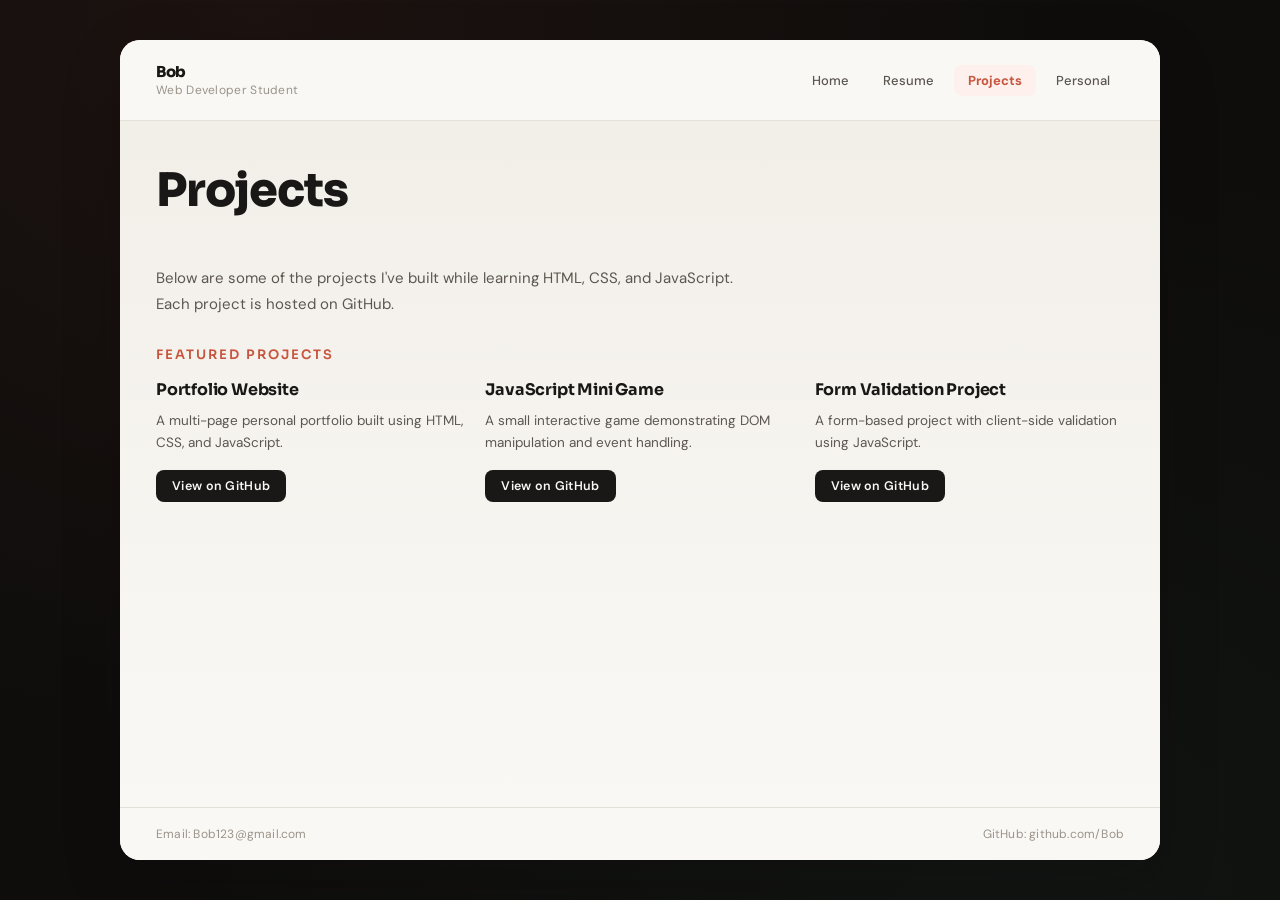
==== projects.html @ 863b939c "Add files via upload" ====
<!DOCTYPE html>
<html lang="en">
<head>
<meta charset="UTF-8">
<meta name="viewport" content="width=device-width, initial-scale=1.0">
<title>Portfolio | Projects</title>
<link rel="preconnect" href="https://fonts.googleapis.com">
<link rel="preconnect" href="https://fonts.gstatic.com" crossorigin>
<link href="https://fonts.googleapis.com/css2?family=DM+Sans:wght@400;500;600;700&family=Sora:wght@600;700;800&display=swap" rel="stylesheet">
<link rel="stylesheet" href="style.css">
</head>
<body>

<div class="page-wrap">
<div class="site">

<header class="topbar">
<div class="brand">
<div class="brand-name">Bob</div>
<div class="brand-title">Web Developer Student</div>
</div>
<nav class="nav">
<a href="index.html">Home</a>
<a href="resume.html">Resume</a>
<a href="projects.html" class="active">Projects</a>
<a href="personal.html">Personal</a>
</nav>
</header>

<main class="main resume-page">

<h1 class="page-title">Projects</h1>
<div class="page-divider"></div>

<p class="projects-intro">
Below are some of the projects I've built while learning HTML, CSS,
and JavaScript. Each project is hosted on GitHub.
</p>

<h3 class="projects-subtitle">Featured Projects</h3>

<div class="projects-grid">

<div class="project-card">
<h4>Portfolio Website</h4>
<p>A multi-page personal portfolio built using HTML, CSS, and JavaScript.</p>
<a href="#" target="_blank">View on GitHub</a>
</div>

<div class="project-card">
<h4>JavaScript Mini Game</h4>
<p>A small interactive game demonstrating DOM manipulation and event handling.</p>
<a href="#" target="_blank">View on GitHub</a>
</div>

<div class="project-card">
<h4>Form Validation Project</h4>
<p>A form-based project with client-side validation using JavaScript.</p>
<a href="#" target="_blank">View on GitHub</a>
</div>

</div>

</main>

<footer class="footer">
<span>Email:  Bob123@gmail.com</span>
<span>GitHub: github.com/Bob</span>
</footer>

</div>
</div>

</body>
</html>
---- style.css ----
:root {
--bg-deep:    #0e0d0c;
--bg-site:    #faf8f5;
--bg-card:    #ffffff;
--bg-subtle:  #f2efe9;
--text-primary:   #1a1816;
--text-secondary: #5c5650;
--text-muted:     #9a9389;
--border:     #e5e0d8;
--accent:     #c8553d;
--accent-soft: #fdf0ed;
--green-tag:  #3d8c6e;
--green-soft: #eaf5f0;
--gold-tag:   #b8860b;
--gold-soft:  #fdf6e3;
--shadow-sm:  0 2px 8px rgba(14,13,12,0.06);
--shadow-md:  0 8px 30px rgba(14,13,12,0.10);
--shadow-lg:  0 20px 60px rgba(14,13,12,0.18);
--radius-sm:  8px;
--radius-md:  14px;
--radius-lg:  20px;
}

* { box-sizing: border-box; margin: 0; padding: 0; }

body {
font-family: 'DM Sans', sans-serif;
background: var(--bg-deep);
color: var(--text-primary);
-webkit-font-smoothing: antialiased;
}
@keyframes fadeUp {
from { opacity: 0; transform: translateY(24px); }
to   { opacity: 1; transform: translateY(0); }
}

@keyframes fadeIn {
from { opacity: 0; }
to   { opacity: 1; }
}

@keyframes scaleIn {
from { opacity: 0; transform: scale(0.92); }
to   { opacity: 1; transform: scale(1); }
}

@keyframes dividerGrow {
from { width: 0; }
to   { width: 100%; }
}

@keyframes fadeUp {
from { opacity: 0; transform: translateY(24px); }
to   { opacity: 1; transform: translateY(0); }
}

@keyframes fadeIn {
from { opacity: 0; }
to   { opacity: 1; }
}

@keyframes scaleIn {
from { opacity: 0; transform: scale(0.92); }
to   { opacity: 1; transform: scale(1); }
}

@keyframes dividerGrow {
from { width: 0; }
to   { width: 100%; }
}

.page-wrap {
min-height: 100vh;
display: flex;
justify-content: center;
padding: 40px 24px;
background:
  radial-gradient(ellipse at 20% 0%, rgba(200,85,61,0.08) 0%, transparent 60%),
  radial-gradient(ellipse at 80% 100%, rgba(61,140,110,0.06) 0%, transparent 60%),
  var(--bg-deep);
}
.site {
width: 1040px;
max-width: 100%;
background: var(--bg-site);
border-radius: var(--radius-lg);
box-shadow: var(--shadow-lg);
overflow: hidden;
display: flex;
flex-direction: column;
animation: scaleIn 0.6s ease-out both;
}

.topbar {
display: flex;
justify-content: space-between;
align-items: center;
padding: 22px 36px;
border-bottom: 1px solid var(--border);
background: var(--bg-site);
animation: fadeIn 0.5s ease-out 0.2s both;
}
.brand-name {
font-family: 'Sora', sans-serif;
font-weight: 800;
font-size: 15px;
letter-spacing: -0.3px;
color: var(--text-primary);
}

.brand-title {
font-size: 12px;
color: var(--text-muted);
margin-top: 1px;
letter-spacing: 0.3px;
}
.nav {
display: flex;
gap: 6px;
}

.nav a {
text-decoration: none;
font-size: 13px;
font-weight: 500;
color: var(--text-secondary);
padding: 7px 14px;
border-radius: 8px;
transition: all 0.25s ease;
}

.nav a:hover {
color: var(--text-primary);
background: var(--bg-subtle);
}

.nav a.active {
color: var(--accent);
font-weight: 700;
background: var(--accent-soft);
}
.footer {
display: flex;
justify-content: space-between;
padding: 18px 36px;
border-top: 1px solid var(--border);
font-size: 12px;
color: var(--text-muted);
background: var(--bg-site);
letter-spacing: 0.2px;
}
.main {
flex: 1;
padding: 44px 36px;
}
.main.home-page {
display: flex;
align-items: center;
}
.hero {
display: flex;
gap: 48px;
align-items: center;
animation: fadeUp 0.7s ease-out 0.3s both;

}
.photo-wrap {
width: 300px;
height: 300px;
display: flex;
align-items: center;
justify-content: center;
flex-shrink: 0;
}

.photo {
width: 280px;
height: 280px;
border-radius: 50%;
object-fit: cover;
border: 5px solid var(--bg-site);
box-shadow:
0 0 0 1px var(--border),
0 12px 40px rgba(14,13,12,0.15);
transition: transform 0.4s ease, box-shadow 0.4s ease;
}

.photo:hover {
transform: scale(1.03);
box-shadow:
0 0 0 1px var(--accent),
0 16px 50px rgba(200,85,61,0.18);
}
.hero-content h1 {
font-family: 'Sora', sans-serif;
font-size: 48px;
font-weight: 800;
letter-spacing: -1.5px;
line-height: 1.1;
margin: 0 0 6px;
}

.hero-content h3 {
font-size: 14px;
font-weight: 500;
color: var(--accent);
letter-spacing: 2px;
text-transform: uppercase;
margin: 0 0 16px;
}

.hero-content p {
max-width: 480px;
font-size: 15px;
line-height: 1.75;
color: var(--text-secondary);
}
.circle-links {
display: flex;
gap: 16px;
margin-top: 28px;
}

.circle {
width: 92px;
height: 92px;
border-radius: 50%;
text-decoration: none;
color: var(--text-primary);
font-size: 12px;
font-weight: 600;
letter-spacing: 0.3px;
display: flex;
align-items: center;
justify-content: center;
border: 2px solid var(--border);
background: var(--bg-card);
transition: all 0.3s ease;
}

.circle:hover {
transform: translateY(-6px);
box-shadow: var(--shadow-md);
border-color: transparent;
}

.circle.resume:hover { border-color: var(--green-tag); color: var(--green-tag); }
.circle.research:hover { border-color: var(--gold-tag); color: var(--gold-tag); }
.circle.personal:hover { border-color: var(--accent); color: var(--accent); }
.page-title {
font-family: 'Sora', sans-serif;
font-size: 46px;
font-weight: 800;
letter-spacing: -1.2px;
color: var(--text-primary);
animation: fadeUp 0.6s ease-out 0.2s both;
}

.page-title {
font-family: 'Sora', sans-serif;
font-size: 46px;
font-weight: 800;
letter-spacing: -1.2px;
color: var( -- text-primary);
animation: fadeUp 0.6s ease-out 0.2s both;

}

.page-divider {
height: 2px;
background: linear-gradient(90deg, var( -- accent), var( -- border) 60%,
transparent) ;
margin: 16px 0 28px;
animation: dividerGrow 0.8s ease-out 0.4s both;

}
.card {
background: var( -- bg-card);
border: 1px solid var( -- border);
border-radius: var( -- radius-md);
padding: 26px 28px;
box-shadow: var( -- shadow-sm);
transition: box-shadow 0.3s ease, transform 0.3s ease;
animation: fadeUp 0.6s ease-out 0.4s both;

}

.card:hover {
box-shadow: var( -- shadow-md);
transform: translateY(-2px);

}

.card-title {
font-family: 'Sora', sans-serif;
font-size: 20px;
font-weight: 700;
color: var( -- text-primary);
margin: 0 0 12px;
letter-spacing: -0.3px;

}

.card-text {
margin: 10px 0 0;
font-size: 14.5px;
line-height: 1.75;
color: var( -- text-secondary);

}
.main.resume-page,
.main.personal-page {
padding: 40px 36px 36px;
background: linear-gradient(180deg, var(--bg-subtle) 0%, var(--bg-site) 100%);
}

.mini-divider {
height: 1px;
background: var( -- border);
margin: 18px 0;

}

.subhead {
font-family: 'Sora', sans-serif;
margin: 20px 0 8px;
font-size: 15px;
font-weight: 700;
color: var( -- text-primary);
letter-spacing: -0.2px;

}

.simple-list {
margin: 0 0 14px;
padding-left: 20px;
line-height: 1.75;
color: var( -- text-secondary) ;
font-size: 14px;

}

.simple-list li::marker {
color: var( -- accent);

}
.main.resume-page,

.main.personal-page {
padding: 40px 36px 36px;
background: linear-gradient(180deg, var(--bg-subtle) 0%, var(--bg-site) 100%);
}
.resume-grid {
display: grid;
grid-template-columns: 1fr 1fr;
gap: 20px;
margin-top: 20px;
}

.resume-grid .card:nth-child(1) { animation-delay: 0.5s; }
.resume-grid .card:nth-child(2) { animation-delay: 0.65s; }
.skill-list {
margin: 0;
padding-left: 20px;
font-size: 14px;
line-height: 1.7;
color: var(--text-secondary);
}

.skill-list > li {
margin: 12px 0;
color: var(--text-primary);
font-weight: 600;
}

.skill-list > li::marker { color: var(--accent); }

.skill-list ul {
margin: 6px 0 0;
padding-left: 18px;
font-weight: 400;
color: var(--text-secondary);
}

.edu-block { margin-top: 6px; }

.edu-school {
font-family: 'Sora', sans-serif;
font-weight: 700;
font-size: 16px;
margin-bottom: 4px;
}

.edu-program {
font-size: 14px;
color: var(--text-secondary);
margin: 3px 0;
}

.edu-grad {
font-size: 13px;
color: var(--text-muted);
margin: 3px 0;
}
.projects-intro {
font-size: 15px;
line-height: 1.75;
color: var(--text-secondary);
max-width: 600px;
animation: fadeUp 0.6s ease-out 0.3s both;
}

.projects-subtitle {
font-family: 'Sora', sans-serif;
font-size: 13px;
font-weight: 600;
text-transform: uppercase;
letter-spacing: 2px;
color: var(--accent);
margin-top: 28px;
margin-bottom: 4px;
animation: fadeUp 0.6s ease-out 0.4s both;
}

.projects-grid {
display: grid;
grid-template-columns: repeat(3, 1fr);
gap: 20px;
margin-top: 16px;
}
project-card {
border: 1px solid var(--border);
border-radius: var(--radius-md);
padding: 24px;
background: var(--bg-card);
box-shadow: var(--shadow-sm);
transition: all 0.35s ease;
animation: fadeUp 0.6s ease-out both;
position: relative;
overflow: hidden;
}

.project-card::before {
content: '';
position: absolute;
top: 0;
left: 0;
right: 0;
height: 3px;
background: linear-gradient(90deg, var(--accent), var(--gold-tag));
transform: scaleX(0);
transform-origin: left;
transition: transform 0.35s ease;
}

.project-card:hover::before {
transform: scaleX(1);
}

.project-card:nth-child(1) { animation-delay: 0.45s; }
.project-card:nth-child(2) { animation-delay: 0.55s; }
.project-card:nth-child(3) { animation-delay: 0.65s; }
.project-card:nth-child(4) { animation-delay: 0.75s; }
.project-card:nth-child(5) { animation-delay: 0.85s; }
.project-card:nth-child(6) { animation-delay: 0.95s; }
.project-card:nth-child(n+7) { animation-delay: 1s; }
.project-card h4 {
font-family: 'Sora', sans-serif;
margin: 0 0 10px;
font-size: 16px;
font-weight: 700;
letter-spacing: -0.2px;
}

.project-card p {
margin: 0 0 16px;
font-size: 13.5px;
line-height: 1.65;
color: var(--text-secondary);
}

.project-card a {
display: inline-block;
text-decoration: none;
font-size: 12.5px;
font-weight: 600;
padding: 8px 16px;
border-radius: var(--radius-sm);
background: var(--text-primary);
color: var(--bg-site);
letter-spacing: 0.3px;
transition: all 0.25s ease;
}

.project-card a:hover {
background: var(--accent);
transform: translateY(-1px);
}

.project-card:hover {
transform: translateY(-5px);
box-shadow: var(--shadow-md);
border-color: transparent;
}
.personal-grid {
display: grid;
grid-template-columns: 1.6fr 1fr;
gap: 20px;
align-items: start;
}

.personal-grid > .card { animation-delay: 0.45s; }

.personal-right {
display: grid;
gap: 20px;
}
.facts-list {
display: grid;
gap: 14px;
}

.fact-item {
display: flex;
gap: 14px;
align-items: center;
}

.fact-icon {
width: 42px;
height: 42px;
background: var(--bg-subtle);
border-radius: 50%;
display: flex;
align-items: center;
justify-content: center;
font-size: 18px;
flex-shrink: 0;
}

.fact-title {
font-weight: 600;
font-size: 14px;
color: var(--text-primary);
}

.fact-text {
font-size: 13px;
color: var(--text-muted);
margin-top: 1px;
}
.club-list {
list-style: none;
padding: 0;
margin: 0;
}

.club-list li {
padding: 10px 0 10px 14px;
border-left: 3px solid var(--accent);
margin: 8px 0;
}

.club-title {
font-weight: 600;
font-size: 14px;
color: var(--text-primary);
}

.club-desc {
font-size: 13px;
color: var(--text-muted);
margin-top: 2px;
}
@media (max-width: 768px) {
/* CSS rules here only apply when
   the screen is 768px wide or less */
}

/* =============================
   RESPONSIVE: Phones (600px)
   ============================= */
@media (max-width: 600px) {

/* Reduce outer padding */
.page-wrap {
padding: 16px 6px;
}

/* Remove card rounding on very small screens */
.site {
border-radius: var(--radius-md);
}

/* Stack header vertically */
.topbar {
flex-direction: column;
gap: 12px;
padding: 16px 20px;
text-align: center;
}

/* Nav wraps on small screens */
.nav {
flex-wrap: wrap;
justify-content: center;
}

/* Reduce main padding */
.main {
padding: 28px 18px;
}

/* Smaller hero heading */
.hero-content h1 {
font-size: 28px;
}

/* Smaller page titles */
.page-title {
font-size: 28px;
}

/* Reduce card padding */
.card {
padding: 20px 18px;
}

/* Smaller footer */
.footer {
flex-direction: column;
text-align: center;
gap: 4px;
padding: 14px 20px;
}

}
















































































































































/* =============================
   RESPONSIVE: Tablets (768px)
   ============================= */
@media (max-width: 768px) {

/* Hero stacks vertically */
.hero {
flex-direction: column;
text-align: center;
gap: 28px;
}

/* Center the circle links */
.circle-links {
justify-content: center;
}

/* Shrink the photo */
.photo-wrap {
width: 220px;
height: 220px;
}
.photo {
width: 200px;
height: 200px;
}

/* Shrink the hero heading */
.hero-content h1 {
font-size: 36px;
}

/* All grids become single column */
.resume-grid,
.projects-grid,
.personal-grid {
grid-template-columns: 1fr;
}

/* Page titles shrink */
.page-title {
font-size: 36px;
}

}
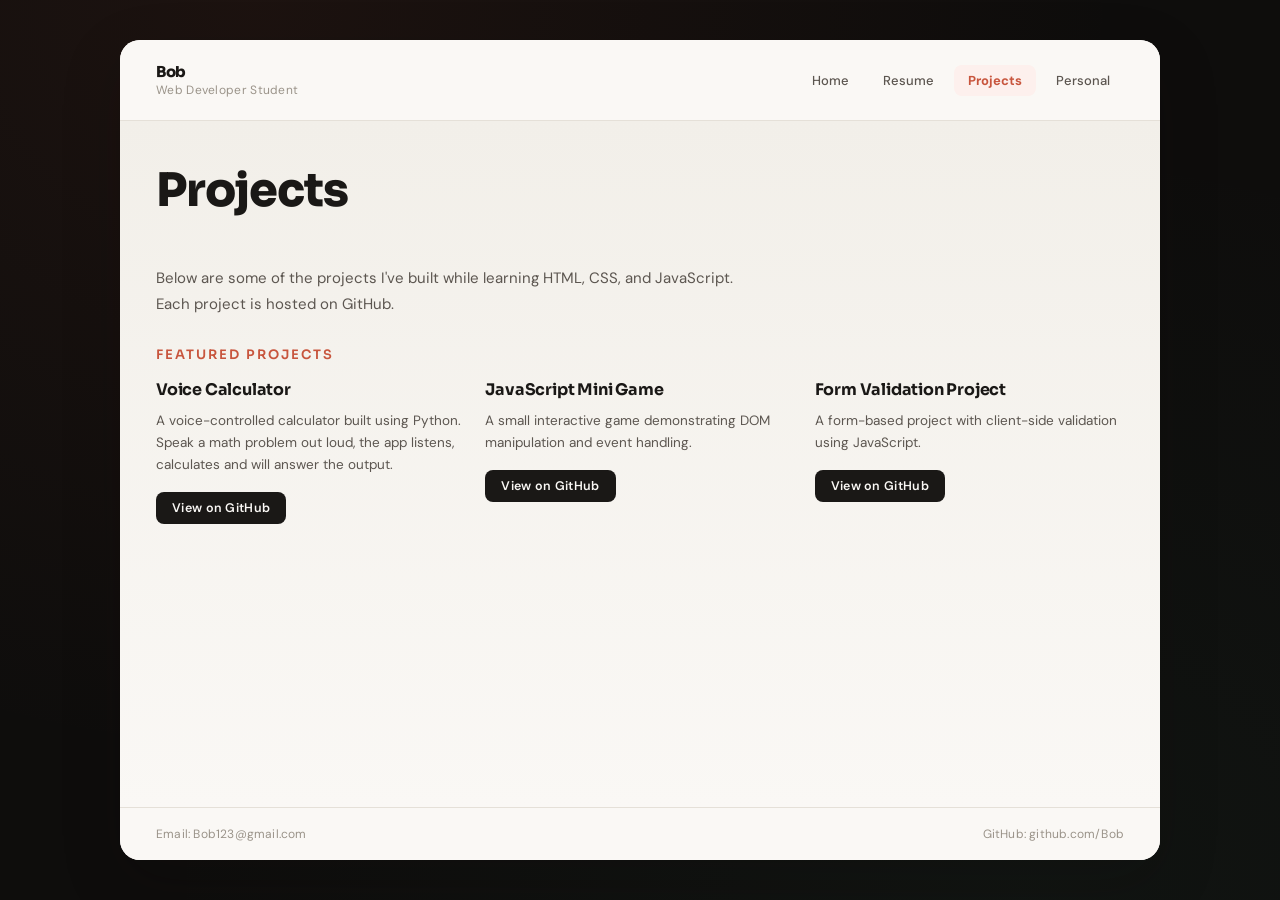
==== commit fbf929d0: "Add files via upload" ====
--- a/projects.html
+++ b/projects.html
@@ -42,8 +42,8 @@
 <div class="projects-grid">
 
 <div class="project-card">
-<h4>Portfolio Website</h4>
-<p>A multi-page personal portfolio built using HTML, CSS, and JavaScript.</p>
+<h4>Voice Calculator</h4>
+<p>A voice-controlled calculator built using Python. Speak a math problem out loud, the app listens, calculates and will answer the output.</p>
 <a href="#" target="_blank">View on GitHub</a>
 </div>
 
